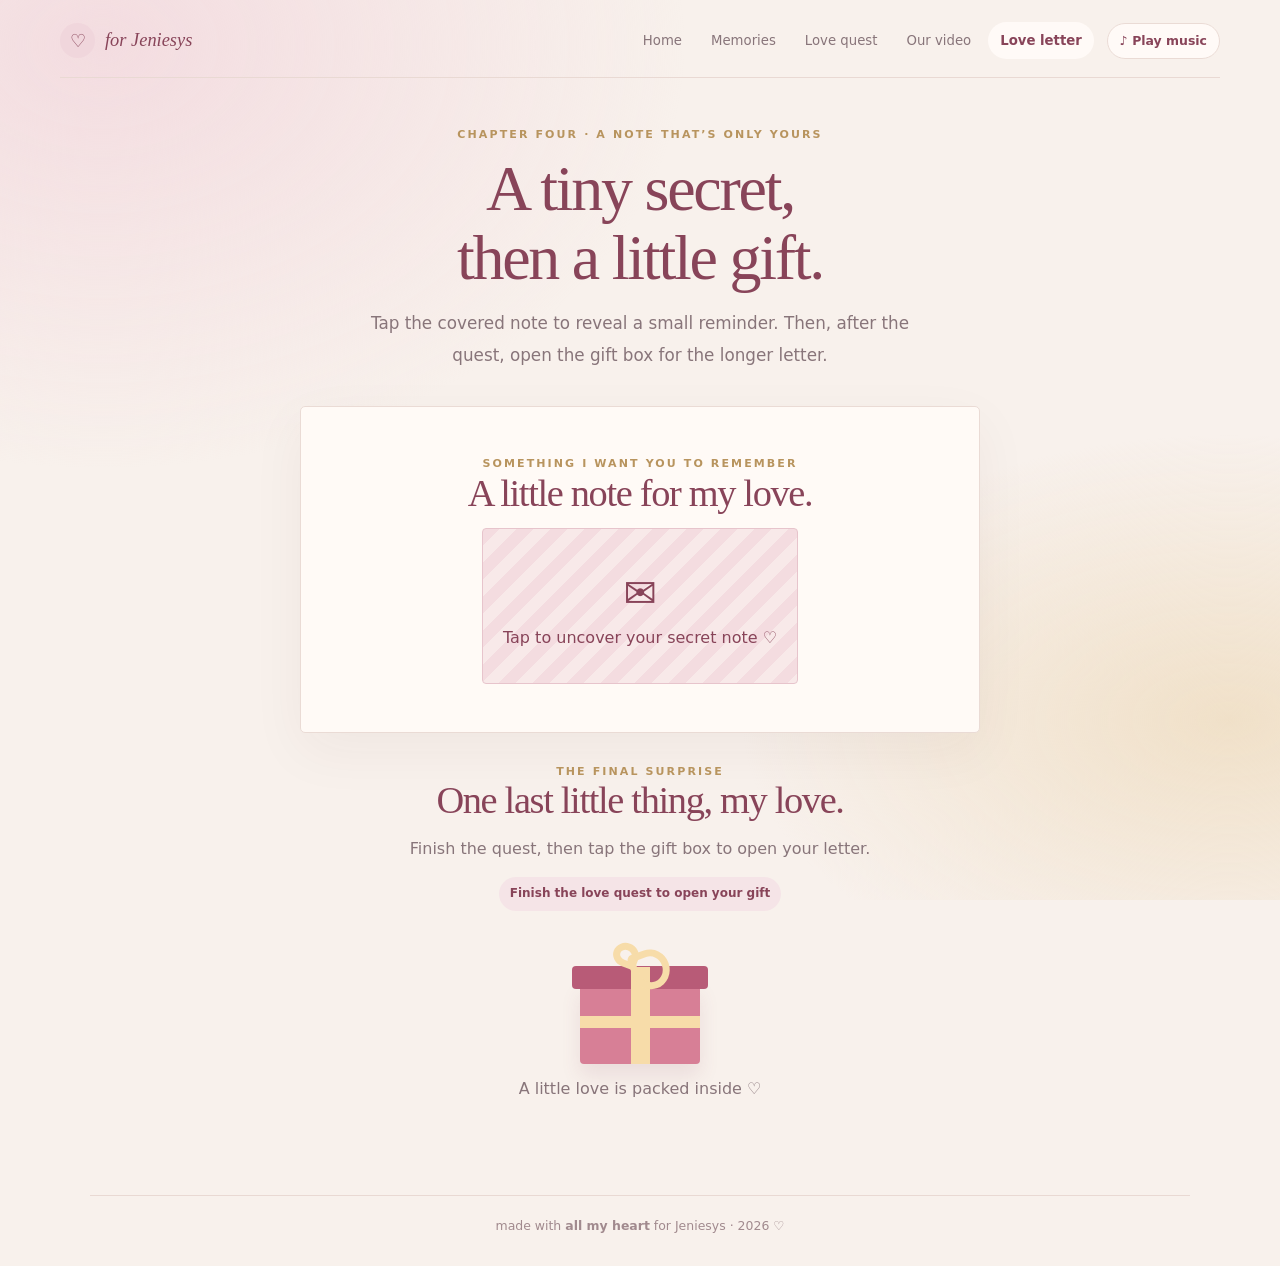
==== letter.html @ b4005334 "Add files via upload" ====
<!doctype html><html lang="en"><head><meta charset="utf-8"><meta name="viewport" content="width=device-width,initial-scale=1"><meta name="theme-color" content="#f8f1ec"><title>Your Little Gift ♡ — Jeniesys</title><link rel="stylesheet" href="style.css"></head><body><div class="background-glow"></div><header class="site-header"><a class="brand" href="index.html"><span class="brand-mark">♡</span> for Jeniesys</a><nav class="nav" aria-label="Main navigation"><a href="index.html">Home</a><a href="memories.html">Memories</a><a href="quest.html">Love quest</a><a href="video.html">Our video</a><a href="letter.html" aria-current="page">Love letter</a><button class="music-btn" id="musicToggle" type="button" aria-label="Toggle background music">♪ Play music</button></nav></header><main class="page"><div class="page-intro"><div class="eyebrow">chapter four · a note that’s only yours</div><h2>A tiny secret,<br>then a little gift.</h2><p class="lead">Tap the covered note to reveal a small reminder. Then, after the quest, open the gift box for the longer letter.</p></div><section class="secret-card card"><div class="eyebrow">something I want you to remember</div><h3>A little note for my love.</h3><button class="scratch-cover" id="revealNote" type="button"><span class="big">✉️</span>Tap to uncover your secret note ♡</button><div class="secret-message" id="secretMessage">You don’t have to do anything extraordinary to be special to me. I’m happy to have you in my life, and I hope you feel loved in the little moments, too. ♡</div></section><section class="gift-area"><div class="eyebrow">the final surprise</div><h3>One last little thing, my love.</h3><p class="muted">Finish the quest, then tap the gift box to open your letter.</p><span class="badge" id="giftBadge">Finish the love quest to open your gift</span><div class="gift-box" id="giftBox" role="button" tabindex="0" aria-label="Open the gift box"><div class="gift-lid"></div><div class="gift-body"></div><div class="gift-ribbon-v"></div><div class="gift-ribbon-h"></div><div class="gift-bow"></div></div><p class="muted" id="giftHint">A little love is packed inside ♡</p><article class="love-letter card hidden" id="loveLetter"><div class="eyebrow" style="text-align:center">quest complete · heart unlocked</div><h3>Happy Monthsary, my Jeniesys. ♡</h3><p>Hi, my love. 🥹❤️</p><p>If I could fold all the love I have for you into this little page and hand it to you like a letter, I would. It still wouldn’t hold everything, but I hope it gives you a small glimpse of what you mean to me.</p><p>Thank you for the memories we already share and for the little moments we haven’t made yet. I don’t expect us to be perfect. I hope we keep learning each other, listening with patience, being honest, apologizing when we need to, and showing our love through the small things we do.</p><p>I want more random laughs, more photos we’ll look at later, more silly conversations, and more days where we remind each other that we’re on the same team. When life gets busy or a day doesn’t go the way we hoped, I hope we still make room for kindness, understanding, and a little extra patience.</p><p>And if you ever wonder whether you’re special to me, let this be your reminder: you are. Not because every moment is perfect, but because you’re you. Thank you for being part of my life, Jeniesys. I’m grateful for this chapter with you and excited for the pages we’ll write next.</p><p class="sign">With all my heart, today and in all our little tomorrows. ♡</p><div class="actions" style="justify-content:center"><button class="btn btn-primary" id="replay">Play our little story again ↻</button></div></article></section></main><footer class="site-footer">made with <b>all my heart</b> for Jeniesys · <span id="year"></span> ♡</footer><div id="toast" class="toast" role="status" aria-live="polite"></div><script src="app.js"></script></body></html>
---- style.css ----
:root{--bg:#f8f1ec;--paper:#fffdf9;--ink:#382b31;--muted:#88757a;--rose:#c96e83;--rose-dark:#884459;--blush:#f3dce0;--line:#eadbd5;--gold:#b8945e;--shadow:0 18px 55px #4c29300d;--serif:Georgia,'Times New Roman',serif;--sans:Inter,ui-rounded,'Trebuchet MS',system-ui,sans-serif}*{box-sizing:border-box}html{scroll-behavior:smooth}body{margin:0;background:var(--bg);color:var(--ink);font-family:var(--sans);line-height:1.6;min-height:100vh}button,a{font:inherit}button{cursor:pointer}a{color:inherit;text-decoration:none}button:focus-visible,a:focus-visible{outline:3px solid var(--gold);outline-offset:4px}.background-glow{position:fixed;inset:0;z-index:-1;pointer-events:none;background:radial-gradient(ellipse at 8% 5%,#f3dce0 0,transparent 35%),radial-gradient(ellipse at 96% 80%,#f0e0c8 0,transparent 28%)}.site-header{width:min(1160px,92%);margin:auto;padding:22px 0 18px;display:flex;align-items:center;justify-content:space-between;gap:22px;border-bottom:1px solid #e9d9d3}.brand{display:flex;align-items:center;gap:10px;font:italic 1.15rem var(--serif);color:var(--rose-dark);white-space:nowrap}.brand-mark{width:35px;height:35px;border-radius:50%;display:grid;place-items:center;background:#f0d6dc;font-style:normal}.nav{display:flex;align-items:center;gap:5px;flex-wrap:wrap;justify-content:flex-end}.nav a{padding:8px 12px;border-radius:999px;font-size:.83rem;color:var(--muted);transition:.2s}.nav a:hover,.nav a[aria-current=page]{background:#fffaf7;color:var(--rose-dark)}.nav a[aria-current=page]{font-weight:750}.page{width:min(1100px,92%);margin:0 auto;padding:48px 0 64px}.eyebrow{text-transform:uppercase;letter-spacing:.19em;font-size:.69rem;font-weight:800;color:var(--gold)}h1,h2,h3,p{margin-top:0}h1,h2,h3{font-family:var(--serif);font-weight:500;letter-spacing:-.035em;color:var(--rose-dark);line-height:1.08}h1{font-size:clamp(3rem,7vw,5.6rem);margin:14px 0 20px}h2{font-size:clamp(2.4rem,5vw,4.2rem);margin:10px 0 16px}h3{font-size:clamp(1.8rem,3vw,2.6rem);margin-bottom:14px}.lead{font-size:1.05rem;line-height:1.9;color:var(--muted);max-width:570px}.muted{color:var(--muted)}.btn{display:inline-flex;align-items:center;justify-content:center;gap:9px;padding:13px 20px;border-radius:999px;border:1px solid transparent;font-weight:750;font-size:.9rem;transition:transform .2s,box-shadow .2s,background .2s}.btn:hover{transform:translateY(-2px)}.btn-primary{background:var(--rose-dark);color:white;box-shadow:0 9px 22px #88445924}.btn-primary:hover{box-shadow:0 13px 28px #88445930}.btn-soft{background:#fffaf7;border-color:var(--line);color:var(--rose-dark)}.actions{display:flex;gap:11px;flex-wrap:wrap;margin-top:24px}.card{background:var(--paper);border:1px solid #fff;box-shadow:var(--shadow);border-radius:5px}.home-grid{display:grid;grid-template-columns:1.08fr .92fr;gap:30px;align-items:center}.home-copy{padding:28px 0}.home-copy .signature{font:italic 1.2rem var(--serif);color:var(--rose);margin-top:20px}.home-photo-card{padding:15px 15px 45px;transform:rotate(1deg);position:relative}.home-photo-card img{width:100%;height:clamp(320px,42vw,490px);object-fit:cover;display:block;background:var(--blush)}.photo-label{position:absolute;bottom:12px;left:15px;right:15px;text-align:center;font:italic 1rem var(--serif);color:var(--rose-dark)}.home-stamp{position:absolute;top:20px;right:20px;width:76px;height:76px;display:grid;place-items:center;text-align:center;border-radius:50%;background:#fff6e7;color:var(--rose-dark);font:italic .88rem var(--serif);transform:rotate(10deg);box-shadow:0 5px 18px #5a30300c}.home-bottom{margin-top:35px;padding:22px 25px;display:flex;align-items:center;justify-content:space-between;gap:20px;background:#fffaf6;border:1px solid var(--line)}.home-bottom p{margin:0;color:var(--muted);font-size:.9rem}.page-intro{text-align:center;max-width:720px;margin:0 auto 34px}.page-intro .lead{margin:0 auto}.section-card{padding:clamp(22px,4vw,40px)}.gallery-layout{display:grid;grid-template-columns:minmax(0,1fr) 270px;gap:28px;align-items:center}.gallery-stage{background:#fff;padding:12px 12px 48px;box-shadow:0 14px 38px #4c29300e;position:relative;transform:rotate(-.35deg)}.gallery-stage img{width:100%;height:clamp(300px,48vw,520px);display:block;object-fit:cover;background:var(--blush)}.gallery-caption{position:absolute;bottom:12px;left:15px;right:15px;text-align:center;color:var(--rose-dark);font:italic 1.12rem var(--serif)}.gallery-side{padding:8px 0}.gallery-side p{color:var(--muted);line-height:1.85}.gallery-controls{display:flex;align-items:center;gap:12px;margin-top:22px}.round-btn{width:43px;height:43px;border:1px solid var(--line);border-radius:50%;background:#fffaf7;color:var(--rose-dark);font-size:1.25rem}.gallery-count{font-size:.8rem;color:var(--muted);font-weight:700}.dots{display:flex;gap:8px;margin-top:17px}.dot{width:8px;height:8px;border:0;padding:0;border-radius:50%;background:#e8cbd0}.dot.active{background:var(--rose-dark);transform:scale(1.3)}.memory-note{margin-top:25px;padding:20px 22px;background:#fff8f3;border-left:3px solid var(--gold);font:italic 1.1rem/1.7 var(--serif);color:#795766}.quest-layout{display:grid;grid-template-columns:.8fr 1.2fr;gap:25px;align-items:stretch}.quest-art{min-height:340px;border-radius:4px;display:grid;place-items:center;position:relative;overflow:hidden;background:radial-gradient(circle,#fff 0,#f8e7e9 52%,#f0d5d9 100%)}.heart-art{font-size:clamp(7rem,15vw,10rem);filter:drop-shadow(0 15px 18px #c96e8330);animation:pulse 2.7s ease-in-out infinite}.orbit{position:absolute;width:225px;height:225px;border:1px dashed #d59aaa;border-radius:50%;animation:spin 30s linear infinite}.orbit:before,.orbit:after{content:'✦';position:absolute;color:var(--gold);font-size:1.3rem}.orbit:before{top:12px;left:33px}.orbit:after{bottom:25px;right:8px}.quest-card{padding:clamp(22px,4vw,36px)}.progress-row{display:flex;justify-content:space-between;gap:12px;color:var(--gold);font-size:.69rem;text-transform:uppercase;letter-spacing:.12em;font-weight:800}.progress-track{height:5px;background:#f0e1df;border-radius:99px;overflow:hidden;margin:12px 0 25px}.progress-fill{height:100%;width:20%;background:var(--rose);transition:width .3s}.question{font-size:clamp(1.8rem,3.7vw,2.7rem)}.answer-area{min-height:85px;position:relative;display:flex;align-items:center;justify-content:center;gap:12px;flex-wrap:wrap;margin-top:20px;padding:8px}.answer-yes,.answer-no{min-width:130px;border:0;border-radius:999px;padding:12px 17px;font-weight:750;transition:transform .18s}.answer-yes{background:var(--rose-dark);color:#fff}.answer-no{background:#fff;border:1px solid var(--line);color:var(--rose-dark);position:relative}.hint{min-height:25px;text-align:center;font-size:.78rem;color:#a88a8f;margin:12px 0 0}.success{padding:25px 15px;text-align:center;background:#fff7f5;border-radius:5px}.success .emoji{font-size:2.7rem}.video-layout{display:grid;grid-template-columns:.7fr 1.3fr;gap:30px;align-items:center}.video-frame{padding:9px;background:#32232a;border-radius:9px;box-shadow:var(--shadow)}video{width:100%;display:block;aspect-ratio:16/9;object-fit:contain;background:#21171b;border-radius:5px}.video-placeholder{padding:20px;color:#fff0f4;text-align:center;font-size:.88rem}.locked-panel{padding:25px;border:1px dashed #dfbdc4;background:#fff9f6;border-radius:5px;text-align:center}.badge{display:inline-block;padding:7px 11px;border-radius:99px;background:#f5e4e7;color:var(--rose-dark);font-size:.75rem;font-weight:800}.secret-card{max-width:680px;margin:auto;padding:clamp(25px,5vw,48px);text-align:center;background:#fffaf6;border:1px solid var(--line);box-shadow:var(--shadow)}.scratch-cover{padding:32px 20px;background:repeating-linear-gradient(135deg,#f4dce0,#f4dce0 12px,#f8e9e9 12px,#f8e9e9 24px);border:1px solid #e7c4cc;border-radius:4px;color:var(--rose-dark);cursor:pointer}.scratch-cover .big{display:block;font-size:2.5rem}.secret-message{display:none;margin-top:22px;padding:20px;background:#fff;border:1px dashed #d7b7bd;font:italic 1.2rem/1.8 var(--serif);color:var(--rose-dark)}.secret-message.show{display:block;animation:fadeup .45s both}.gift-area{text-align:center;margin:30px auto}.gift-box{width:150px;height:125px;position:relative;margin:28px auto 12px;cursor:pointer;outline:none;transition:transform .2s}.gift-box:hover{transform:translateY(-4px)}.gift-body{position:absolute;left:15px;right:15px;bottom:0;height:82px;background:#d77f96;border-radius:4px;box-shadow:0 12px 20px #8844591c}.gift-lid{position:absolute;z-index:2;left:7px;right:7px;top:27px;height:23px;background:#b85b77;border-radius:4px;transform-origin:left;transition:transform .6s}.gift-ribbon-v{position:absolute;z-index:3;width:19px;top:28px;bottom:0;left:calc(50% - 9.5px);background:#f7dca9}.gift-ribbon-h{position:absolute;z-index:3;left:15px;right:15px;bottom:36px;height:12px;background:#f7dca9}.gift-bow{position:absolute;z-index:4;top:4px;left:48px;width:26px;height:24px;border:7px solid #f7dca9;border-radius:70% 70% 20% 70%;transform:rotate(20deg)}.gift-bow:after{content:'';position:absolute;width:26px;height:24px;border:7px solid #f7dca9;border-radius:70% 70% 70% 20%;left:14px;top:-9px;transform:rotate(50deg)}.gift-box.open .gift-lid{transform:translate(-7px,-25px) rotate(-24deg)}.love-letter{display:none;max-width:740px;margin:28px auto 0;padding:clamp(26px,5vw,50px);background:#fffdf8;border:1px solid var(--line);box-shadow:var(--shadow);text-align:left}.love-letter.show{display:block;animation:fadeup .6s both}.love-letter h3{text-align:center}.love-letter p{line-height:1.95;color:#6f5a61}.love-letter .sign{text-align:right;font:italic 1.25rem var(--serif);color:var(--rose-dark);margin-top:28px}.site-footer{width:min(1100px,92%);margin:auto;padding:20px 0 30px;border-top:1px solid #e9d9d3;text-align:center;font-size:.78rem;color:#a18a8e}.float-photo{position:fixed;bottom:-100px;z-index:8;pointer-events:none;overflow:hidden;transform:rotate(45deg);border-radius:8px 8px 8px 0;animation:floatup linear forwards;box-shadow:0 5px 18px #88445925}.float-photo:before{content:'';position:absolute;width:100%;height:100%;top:-50%;left:0;background:inherit;border-radius:50%}.float-photo:after{content:'';position:absolute;width:100%;height:100%;top:0;left:-50%;background:inherit;border-radius:50%}.float-photo img{position:absolute;inset:0;width:100%;height:100%;object-fit:cover;transform:rotate(-45deg) scale(.88);border-radius:50%;z-index:2}.float-video{pointer-events:auto;display:block;background:#f3dce0;cursor:pointer;isolation:isolate}.float-video video{position:absolute;inset:0;width:100%;height:100%;object-fit:cover;aspect-ratio:auto;transform:rotate(-45deg) scale(.88);border-radius:50%;z-index:2;background:#f3dce0}.float-play{position:absolute;z-index:4;left:50%;top:50%;transform:translate(-50%,-50%) rotate(-45deg);width:23px;height:23px;border-radius:50%;display:grid;place-items:center;padding-left:2px;background:#fffdf0e8;color:#884459;font-size:10px;box-shadow:0 2px 8px #382b3155;pointer-events:none}.video-heart-fallback{position:absolute;z-index:4;inset:0;display:grid;place-items:center;color:#884459;font-size:17px;transform:rotate(-45deg)}.float-video:hover{filter:brightness(1.08);box-shadow:0 8px 22px #88445945}.toast{position:fixed;left:50%;bottom:22px;transform:translate(-50%,20px);opacity:0;pointer-events:none;background:#432d38;color:#fff;padding:11px 17px;border-radius:999px;font-size:.85rem;z-index:99;transition:.25s;max-width:90%;text-align:center}.toast.show{opacity:1;transform:translate(-50%,0)}.hidden{display:none!important}@keyframes floatup{to{transform:translateY(-115vh) rotate(405deg);opacity:0}}@keyframes pulse{50%{transform:scale(1.07)}}@keyframes spin{to{transform:rotate(360deg)}}@keyframes fadeup{from{opacity:0;transform:translateY(12px)}to{opacity:1;transform:none}}@media(max-width:800px){.site-header{align-items:flex-start;flex-direction:column}.nav{justify-content:flex-start;margin-left:-8px}.home-grid,.gallery-layout,.quest-layout,.video-layout{grid-template-columns:1fr}.home-copy{padding:5px 0 10px}.home-photo-card{max-width:600px;width:100%;margin:auto}.home-bottom{align-items:flex-start;flex-direction:column}.gallery-side{padding:0}.gallery-stage img{height:clamp(260px,70vw,470px)}.quest-art{min-height:230px}.heart-art{font-size:7rem}.orbit{width:190px;height:190px}}@media(max-width:480px){.page{padding:32px 0 45px}.site-header{padding-top:16px}.brand{font-size:1rem}.nav{gap:1px}.nav a{font-size:.77rem;padding:7px 9px}.home-copy h1{font-size:3.2rem}.home-photo-card img{height:340px}.section-card{padding:20px}.gallery-controls{justify-content:center}.answer-yes,.answer-no{min-width:120px}.quest-card{padding:22px 17px}.site-footer{line-height:1.8}}@media(prefers-reduced-motion:reduce){*,*:before,*:after{scroll-behavior:auto!important;animation-duration:.01ms!important;animation-iteration-count:1!important;transition-duration:.01ms!important}}

/* Music toggle */
.music-btn{
  margin-left:8px;
  padding:7px 12px;
  border-radius:999px;
  border:1px solid var(--line);
  background:#fffaf7;
  color:var(--rose-dark);
  font-size:.78rem;
  font-weight:700;
  white-space:nowrap;
  transition:.2s;
}
.music-btn:hover{
  background:var(--blush);
  transform:translateY(-1px);
}
@media(max-width:480px){
  .music-btn{font-size:.72rem;padding:6px 9px;margin-left:2px}
}
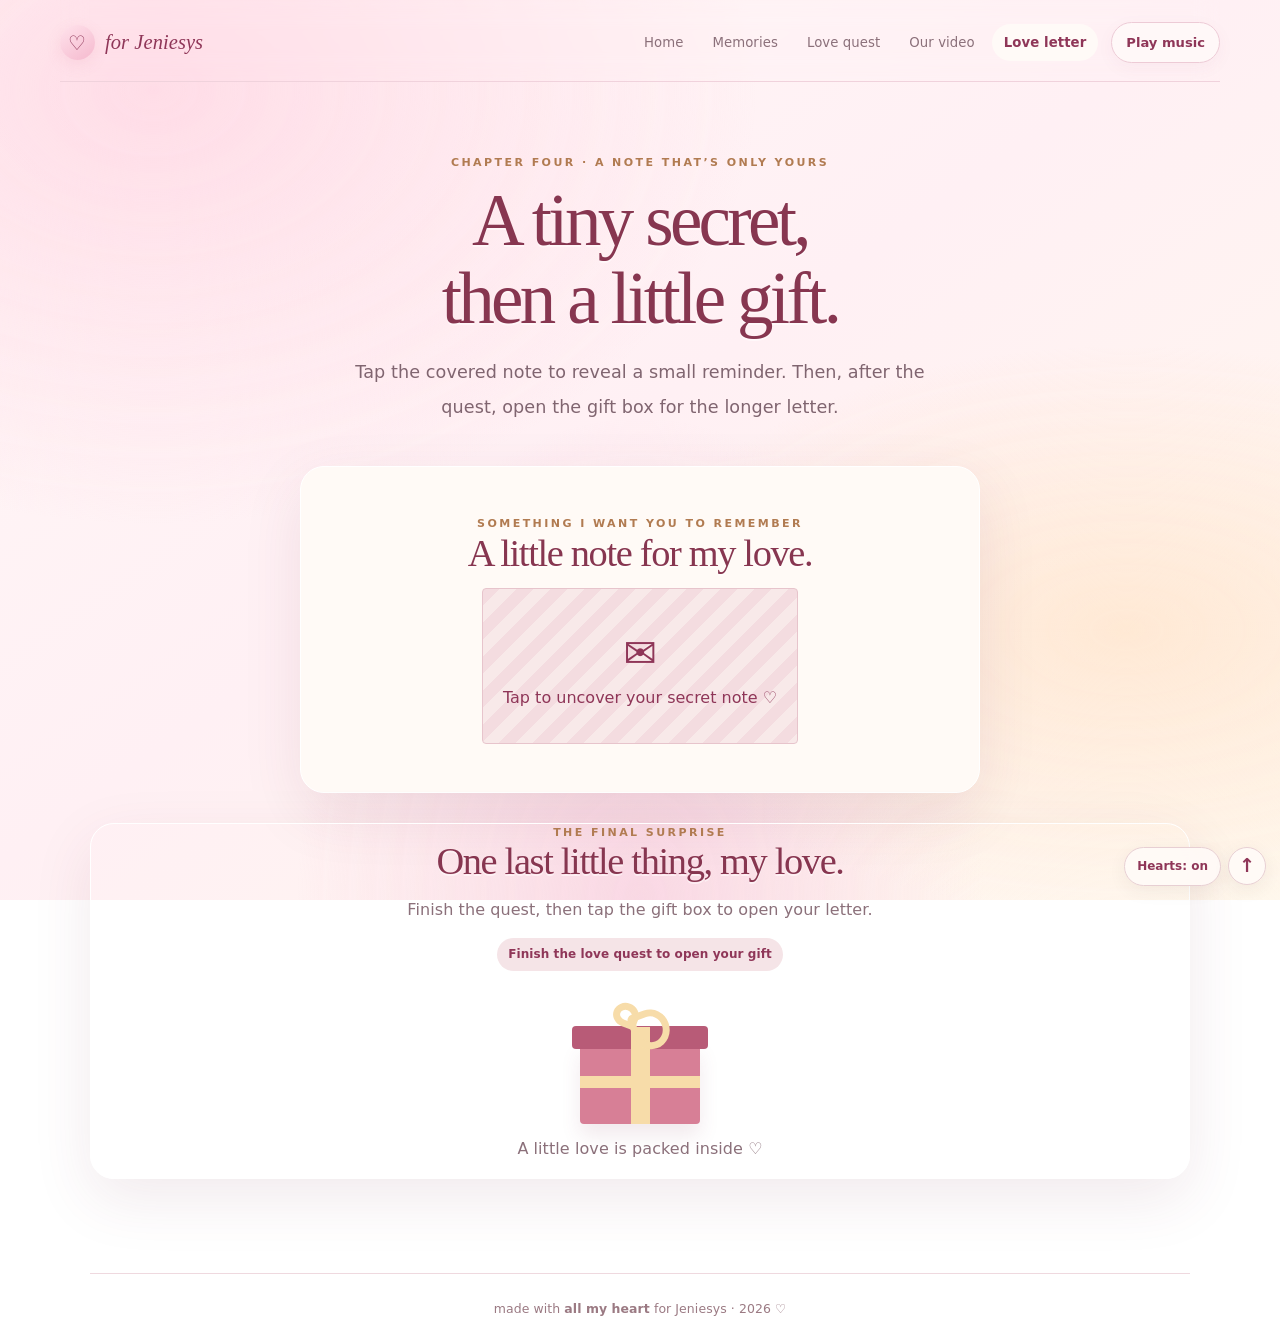
==== commit fe4fe153: "Add files via upload" ====
--- a/letter.html
+++ b/letter.html
@@ -1 +1 @@
-<!doctype html><html lang="en"><head><meta charset="utf-8"><meta name="viewport" content="width=device-width,initial-scale=1"><meta name="theme-color" content="#f8f1ec"><title>Your Little Gift ♡ — Jeniesys</title><link rel="stylesheet" href="style.css"></head><body><div class="background-glow"></div><header class="site-header"><a class="brand" href="index.html"><span class="brand-mark">♡</span> for Jeniesys</a><nav class="nav" aria-label="Main navigation"><a href="index.html">Home</a><a href="memories.html">Memories</a><a href="quest.html">Love quest</a><a href="video.html">Our video</a><a href="letter.html" aria-current="page">Love letter</a><button class="music-btn" id="musicToggle" type="button" aria-label="Toggle background music">♪ Play music</button></nav></header><main class="page"><div class="page-intro"><div class="eyebrow">chapter four · a note that’s only yours</div><h2>A tiny secret,<br>then a little gift.</h2><p class="lead">Tap the covered note to reveal a small reminder. Then, after the quest, open the gift box for the longer letter.</p></div><section class="secret-card card"><div class="eyebrow">something I want you to remember</div><h3>A little note for my love.</h3><button class="scratch-cover" id="revealNote" type="button"><span class="big">✉️</span>Tap to uncover your secret note ♡</button><div class="secret-message" id="secretMessage">You don’t have to do anything extraordinary to be special to me. I’m happy to have you in my life, and I hope you feel loved in the little moments, too. ♡</div></section><section class="gift-area"><div class="eyebrow">the final surprise</div><h3>One last little thing, my love.</h3><p class="muted">Finish the quest, then tap the gift box to open your letter.</p><span class="badge" id="giftBadge">Finish the love quest to open your gift</span><div class="gift-box" id="giftBox" role="button" tabindex="0" aria-label="Open the gift box"><div class="gift-lid"></div><div class="gift-body"></div><div class="gift-ribbon-v"></div><div class="gift-ribbon-h"></div><div class="gift-bow"></div></div><p class="muted" id="giftHint">A little love is packed inside ♡</p><article class="love-letter card hidden" id="loveLetter"><div class="eyebrow" style="text-align:center">quest complete · heart unlocked</div><h3>Happy Monthsary, my Jeniesys. ♡</h3><p>Hi, my love. 🥹❤️</p><p>If I could fold all the love I have for you into this little page and hand it to you like a letter, I would. It still wouldn’t hold everything, but I hope it gives you a small glimpse of what you mean to me.</p><p>Thank you for the memories we already share and for the little moments we haven’t made yet. I don’t expect us to be perfect. I hope we keep learning each other, listening with patience, being honest, apologizing when we need to, and showing our love through the small things we do.</p><p>I want more random laughs, more photos we’ll look at later, more silly conversations, and more days where we remind each other that we’re on the same team. When life gets busy or a day doesn’t go the way we hoped, I hope we still make room for kindness, understanding, and a little extra patience.</p><p>And if you ever wonder whether you’re special to me, let this be your reminder: you are. Not because every moment is perfect, but because you’re you. Thank you for being part of my life, Jeniesys. I’m grateful for this chapter with you and excited for the pages we’ll write next.</p><p class="sign">With all my heart, today and in all our little tomorrows. ♡</p><div class="actions" style="justify-content:center"><button class="btn btn-primary" id="replay">Play our little story again ↻</button></div></article></section></main><footer class="site-footer">made with <b>all my heart</b> for Jeniesys · <span id="year"></span> ♡</footer><div id="toast" class="toast" role="status" aria-live="polite"></div><script src="app.js"></script></body></html>
+<!doctype html><html lang="en"><head><meta charset="utf-8"><meta name="viewport" content="width=device-width,initial-scale=1"><meta name="theme-color" content="#f8f1ec"><title>Your Little Gift ♡ — Jeniesys</title><link rel="stylesheet" href="style.css"></head><body><div class="background-glow"></div><header class="site-header"><a class="brand" href="index.html"><span class="brand-mark">♡</span> for Jeniesys</a><nav class="nav" aria-label="Main navigation"><a href="index.html">Home</a><a href="memories.html">Memories</a><a href="quest.html">Love quest</a><a href="video.html">Our video</a><a href="letter.html" aria-current="page">Love letter</a><button class="music-btn" id="musicToggle" type="button" aria-label="Play background music" aria-pressed="false">Play music</button></nav></header><main class="page"><div class="page-intro"><div class="eyebrow">chapter four · a note that’s only yours</div><h2>A tiny secret,<br>then a little gift.</h2><p class="lead">Tap the covered note to reveal a small reminder. Then, after the quest, open the gift box for the longer letter.</p></div><section class="secret-card card"><div class="eyebrow">something I want you to remember</div><h3>A little note for my love.</h3><button class="scratch-cover" id="revealNote" type="button"><span class="big">✉️</span>Tap to uncover your secret note ♡</button><div class="secret-message" id="secretMessage">You don’t have to do anything extraordinary to be special to me. I’m happy to have you in my life, and I hope you feel loved in the little moments, too. ♡</div></section><section class="gift-area"><div class="eyebrow">the final surprise</div><h3>One last little thing, my love.</h3><p class="muted">Finish the quest, then tap the gift box to open your letter.</p><span class="badge" id="giftBadge">Finish the love quest to open your gift</span><div class="gift-box" id="giftBox" role="button" tabindex="0" aria-label="Open the gift box"><div class="gift-lid"></div><div class="gift-body"></div><div class="gift-ribbon-v"></div><div class="gift-ribbon-h"></div><div class="gift-bow"></div></div><p class="muted" id="giftHint">A little love is packed inside ♡</p><article class="love-letter card hidden" id="loveLetter"><div class="eyebrow" style="text-align:center">quest complete · heart unlocked</div><h3>Happy Monthsary, my Jeniesys. ♡</h3><p>Hi, my love. 🥹❤️</p><p>If I could fold all the love I have for you into this little page and hand it to you like a letter, I would. It still wouldn’t hold everything, but I hope it gives you a small glimpse of what you mean to me.</p><p>Thank you for the memories we already share and for the little moments we haven’t made yet. I don’t expect us to be perfect. I hope we keep learning each other, listening with patience, being honest, apologizing when we need to, and showing our love through the small things we do.</p><p>I want more random laughs, more photos we’ll look at later, more silly conversations, and more days where we remind each other that we’re on the same team. When life gets busy or a day doesn’t go the way we hoped, I hope we still make room for kindness, understanding, and a little extra patience.</p><p>And if you ever wonder whether you’re special to me, let this be your reminder: you are. Not because every moment is perfect, but because you’re you. Thank you for being part of my life, Jeniesys. I’m grateful for this chapter with you and excited for the pages we’ll write next.</p><p class="sign">With all my heart, today and in all our little tomorrows. ♡</p><div class="actions" style="justify-content:center"><button class="btn btn-primary" id="replay">Play our little story again ↻</button></div></article></section></main><footer class="site-footer">made with <b>all my heart</b> for Jeniesys · <span id="year"></span> ♡</footer><div id="toast" class="toast" role="status" aria-live="polite"></div><script src="app.js"></script></body></html>
--- a/style.css
+++ b/style.css
@@ -1,4 +1,4 @@
-:root{--bg:#f8f1ec;--paper:#fffdf9;--ink:#382b31;--muted:#88757a;--rose:#c96e83;--rose-dark:#884459;--blush:#f3dce0;--line:#eadbd5;--gold:#b8945e;--shadow:0 18px 55px #4c29300d;--serif:Georgia,'Times New Roman',serif;--sans:Inter,ui-rounded,'Trebuchet MS',system-ui,sans-serif}*{box-sizing:border-box}html{scroll-behavior:smooth}body{margin:0;background:var(--bg);color:var(--ink);font-family:var(--sans);line-height:1.6;min-height:100vh}button,a{font:inherit}button{cursor:pointer}a{color:inherit;text-decoration:none}button:focus-visible,a:focus-visible{outline:3px solid var(--gold);outline-offset:4px}.background-glow{position:fixed;inset:0;z-index:-1;pointer-events:none;background:radial-gradient(ellipse at 8% 5%,#f3dce0 0,transparent 35%),radial-gradient(ellipse at 96% 80%,#f0e0c8 0,transparent 28%)}.site-header{width:min(1160px,92%);margin:auto;padding:22px 0 18px;display:flex;align-items:center;justify-content:space-between;gap:22px;border-bottom:1px solid #e9d9d3}.brand{display:flex;align-items:center;gap:10px;font:italic 1.15rem var(--serif);color:var(--rose-dark);white-space:nowrap}.brand-mark{width:35px;height:35px;border-radius:50%;display:grid;place-items:center;background:#f0d6dc;font-style:normal}.nav{display:flex;align-items:center;gap:5px;flex-wrap:wrap;justify-content:flex-end}.nav a{padding:8px 12px;border-radius:999px;font-size:.83rem;color:var(--muted);transition:.2s}.nav a:hover,.nav a[aria-current=page]{background:#fffaf7;color:var(--rose-dark)}.nav a[aria-current=page]{font-weight:750}.page{width:min(1100px,92%);margin:0 auto;padding:48px 0 64px}.eyebrow{text-transform:uppercase;letter-spacing:.19em;font-size:.69rem;font-weight:800;color:var(--gold)}h1,h2,h3,p{margin-top:0}h1,h2,h3{font-family:var(--serif);font-weight:500;letter-spacing:-.035em;color:var(--rose-dark);line-height:1.08}h1{font-size:clamp(3rem,7vw,5.6rem);margin:14px 0 20px}h2{font-size:clamp(2.4rem,5vw,4.2rem);margin:10px 0 16px}h3{font-size:clamp(1.8rem,3vw,2.6rem);margin-bottom:14px}.lead{font-size:1.05rem;line-height:1.9;color:var(--muted);max-width:570px}.muted{color:var(--muted)}.btn{display:inline-flex;align-items:center;justify-content:center;gap:9px;padding:13px 20px;border-radius:999px;border:1px solid transparent;font-weight:750;font-size:.9rem;transition:transform .2s,box-shadow .2s,background .2s}.btn:hover{transform:translateY(-2px)}.btn-primary{background:var(--rose-dark);color:white;box-shadow:0 9px 22px #88445924}.btn-primary:hover{box-shadow:0 13px 28px #88445930}.btn-soft{background:#fffaf7;border-color:var(--line);color:var(--rose-dark)}.actions{display:flex;gap:11px;flex-wrap:wrap;margin-top:24px}.card{background:var(--paper);border:1px solid #fff;box-shadow:var(--shadow);border-radius:5px}.home-grid{display:grid;grid-template-columns:1.08fr .92fr;gap:30px;align-items:center}.home-copy{padding:28px 0}.home-copy .signature{font:italic 1.2rem var(--serif);color:var(--rose);margin-top:20px}.home-photo-card{padding:15px 15px 45px;transform:rotate(1deg);position:relative}.home-photo-card img{width:100%;height:clamp(320px,42vw,490px);object-fit:cover;display:block;background:var(--blush)}.photo-label{position:absolute;bottom:12px;left:15px;right:15px;text-align:center;font:italic 1rem var(--serif);color:var(--rose-dark)}.home-stamp{position:absolute;top:20px;right:20px;width:76px;height:76px;display:grid;place-items:center;text-align:center;border-radius:50%;background:#fff6e7;color:var(--rose-dark);font:italic .88rem var(--serif);transform:rotate(10deg);box-shadow:0 5px 18px #5a30300c}.home-bottom{margin-top:35px;padding:22px 25px;display:flex;align-items:center;justify-content:space-between;gap:20px;background:#fffaf6;border:1px solid var(--line)}.home-bottom p{margin:0;color:var(--muted);font-size:.9rem}.page-intro{text-align:center;max-width:720px;margin:0 auto 34px}.page-intro .lead{margin:0 auto}.section-card{padding:clamp(22px,4vw,40px)}.gallery-layout{display:grid;grid-template-columns:minmax(0,1fr) 270px;gap:28px;align-items:center}.gallery-stage{background:#fff;padding:12px 12px 48px;box-shadow:0 14px 38px #4c29300e;position:relative;transform:rotate(-.35deg)}.gallery-stage img{width:100%;height:clamp(300px,48vw,520px);display:block;object-fit:cover;background:var(--blush)}.gallery-caption{position:absolute;bottom:12px;left:15px;right:15px;text-align:center;color:var(--rose-dark);font:italic 1.12rem var(--serif)}.gallery-side{padding:8px 0}.gallery-side p{color:var(--muted);line-height:1.85}.gallery-controls{display:flex;align-items:center;gap:12px;margin-top:22px}.round-btn{width:43px;height:43px;border:1px solid var(--line);border-radius:50%;background:#fffaf7;color:var(--rose-dark);font-size:1.25rem}.gallery-count{font-size:.8rem;color:var(--muted);font-weight:700}.dots{display:flex;gap:8px;margin-top:17px}.dot{width:8px;height:8px;border:0;padding:0;border-radius:50%;background:#e8cbd0}.dot.active{background:var(--rose-dark);transform:scale(1.3)}.memory-note{margin-top:25px;padding:20px 22px;background:#fff8f3;border-left:3px solid var(--gold);font:italic 1.1rem/1.7 var(--serif);color:#795766}.quest-layout{display:grid;grid-template-columns:.8fr 1.2fr;gap:25px;align-items:stretch}.quest-art{min-height:340px;border-radius:4px;display:grid;place-items:center;position:relative;overflow:hidden;background:radial-gradient(circle,#fff 0,#f8e7e9 52%,#f0d5d9 100%)}.heart-art{font-size:clamp(7rem,15vw,10rem);filter:drop-shadow(0 15px 18px #c96e8330);animation:pulse 2.7s ease-in-out infinite}.orbit{position:absolute;width:225px;height:225px;border:1px dashed #d59aaa;border-radius:50%;animation:spin 30s linear infinite}.orbit:before,.orbit:after{content:'✦';position:absolute;color:var(--gold);font-size:1.3rem}.orbit:before{top:12px;left:33px}.orbit:after{bottom:25px;right:8px}.quest-card{padding:clamp(22px,4vw,36px)}.progress-row{display:flex;justify-content:space-between;gap:12px;color:var(--gold);font-size:.69rem;text-transform:uppercase;letter-spacing:.12em;font-weight:800}.progress-track{height:5px;background:#f0e1df;border-radius:99px;overflow:hidden;margin:12px 0 25px}.progress-fill{height:100%;width:20%;background:var(--rose);transition:width .3s}.question{font-size:clamp(1.8rem,3.7vw,2.7rem)}.answer-area{min-height:85px;position:relative;display:flex;align-items:center;justify-content:center;gap:12px;flex-wrap:wrap;margin-top:20px;padding:8px}.answer-yes,.answer-no{min-width:130px;border:0;border-radius:999px;padding:12px 17px;font-weight:750;transition:transform .18s}.answer-yes{background:var(--rose-dark);color:#fff}.answer-no{background:#fff;border:1px solid var(--line);color:var(--rose-dark);position:relative}.hint{min-height:25px;text-align:center;font-size:.78rem;color:#a88a8f;margin:12px 0 0}.success{padding:25px 15px;text-align:center;background:#fff7f5;border-radius:5px}.success .emoji{font-size:2.7rem}.video-layout{display:grid;grid-template-columns:.7fr 1.3fr;gap:30px;align-items:center}.video-frame{padding:9px;background:#32232a;border-radius:9px;box-shadow:var(--shadow)}video{width:100%;display:block;aspect-ratio:16/9;object-fit:contain;background:#21171b;border-radius:5px}.video-placeholder{padding:20px;color:#fff0f4;text-align:center;font-size:.88rem}.locked-panel{padding:25px;border:1px dashed #dfbdc4;background:#fff9f6;border-radius:5px;text-align:center}.badge{display:inline-block;padding:7px 11px;border-radius:99px;background:#f5e4e7;color:var(--rose-dark);font-size:.75rem;font-weight:800}.secret-card{max-width:680px;margin:auto;padding:clamp(25px,5vw,48px);text-align:center;background:#fffaf6;border:1px solid var(--line);box-shadow:var(--shadow)}.scratch-cover{padding:32px 20px;background:repeating-linear-gradient(135deg,#f4dce0,#f4dce0 12px,#f8e9e9 12px,#f8e9e9 24px);border:1px solid #e7c4cc;border-radius:4px;color:var(--rose-dark);cursor:pointer}.scratch-cover .big{display:block;font-size:2.5rem}.secret-message{display:none;margin-top:22px;padding:20px;background:#fff;border:1px dashed #d7b7bd;font:italic 1.2rem/1.8 var(--serif);color:var(--rose-dark)}.secret-message.show{display:block;animation:fadeup .45s both}.gift-area{text-align:center;margin:30px auto}.gift-box{width:150px;height:125px;position:relative;margin:28px auto 12px;cursor:pointer;outline:none;transition:transform .2s}.gift-box:hover{transform:translateY(-4px)}.gift-body{position:absolute;left:15px;right:15px;bottom:0;height:82px;background:#d77f96;border-radius:4px;box-shadow:0 12px 20px #8844591c}.gift-lid{position:absolute;z-index:2;left:7px;right:7px;top:27px;height:23px;background:#b85b77;border-radius:4px;transform-origin:left;transition:transform .6s}.gift-ribbon-v{position:absolute;z-index:3;width:19px;top:28px;bottom:0;left:calc(50% - 9.5px);background:#f7dca9}.gift-ribbon-h{position:absolute;z-index:3;left:15px;right:15px;bottom:36px;height:12px;background:#f7dca9}.gift-bow{position:absolute;z-index:4;top:4px;left:48px;width:26px;height:24px;border:7px solid #f7dca9;border-radius:70% 70% 20% 70%;transform:rotate(20deg)}.gift-bow:after{content:'';position:absolute;width:26px;height:24px;border:7px solid #f7dca9;border-radius:70% 70% 70% 20%;left:14px;top:-9px;transform:rotate(50deg)}.gift-box.open .gift-lid{transform:translate(-7px,-25px) rotate(-24deg)}.love-letter{display:none;max-width:740px;margin:28px auto 0;padding:clamp(26px,5vw,50px);background:#fffdf8;border:1px solid var(--line);box-shadow:var(--shadow);text-align:left}.love-letter.show{display:block;animation:fadeup .6s both}.love-letter h3{text-align:center}.love-letter p{line-height:1.95;color:#6f5a61}.love-letter .sign{text-align:right;font:italic 1.25rem var(--serif);color:var(--rose-dark);margin-top:28px}.site-footer{width:min(1100px,92%);margin:auto;padding:20px 0 30px;border-top:1px solid #e9d9d3;text-align:center;font-size:.78rem;color:#a18a8e}.float-photo{position:fixed;bottom:-100px;z-index:8;pointer-events:none;overflow:hidden;transform:rotate(45deg);border-radius:8px 8px 8px 0;animation:floatup linear forwards;box-shadow:0 5px 18px #88445925}.float-photo:before{content:'';position:absolute;width:100%;height:100%;top:-50%;left:0;background:inherit;border-radius:50%}.float-photo:after{content:'';position:absolute;width:100%;height:100%;top:0;left:-50%;background:inherit;border-radius:50%}.float-photo img{position:absolute;inset:0;width:100%;height:100%;object-fit:cover;transform:rotate(-45deg) scale(.88);border-radius:50%;z-index:2}.float-video{pointer-events:auto;display:block;background:#f3dce0;cursor:pointer;isolation:isolate}.float-video video{position:absolute;inset:0;width:100%;height:100%;object-fit:cover;aspect-ratio:auto;transform:rotate(-45deg) scale(.88);border-radius:50%;z-index:2;background:#f3dce0}.float-play{position:absolute;z-index:4;left:50%;top:50%;transform:translate(-50%,-50%) rotate(-45deg);width:23px;height:23px;border-radius:50%;display:grid;place-items:center;padding-left:2px;background:#fffdf0e8;color:#884459;font-size:10px;box-shadow:0 2px 8px #382b3155;pointer-events:none}.video-heart-fallback{position:absolute;z-index:4;inset:0;display:grid;place-items:center;color:#884459;font-size:17px;transform:rotate(-45deg)}.float-video:hover{filter:brightness(1.08);box-shadow:0 8px 22px #88445945}.toast{position:fixed;left:50%;bottom:22px;transform:translate(-50%,20px);opacity:0;pointer-events:none;background:#432d38;color:#fff;padding:11px 17px;border-radius:999px;font-size:.85rem;z-index:99;transition:.25s;max-width:90%;text-align:center}.toast.show{opacity:1;transform:translate(-50%,0)}.hidden{display:none!important}@keyframes floatup{to{transform:translateY(-115vh) rotate(405deg);opacity:0}}@keyframes pulse{50%{transform:scale(1.07)}}@keyframes spin{to{transform:rotate(360deg)}}@keyframes fadeup{from{opacity:0;transform:translateY(12px)}to{opacity:1;transform:none}}@media(max-width:800px){.site-header{align-items:flex-start;flex-direction:column}.nav{justify-content:flex-start;margin-left:-8px}.home-grid,.gallery-layout,.quest-layout,.video-layout{grid-template-columns:1fr}.home-copy{padding:5px 0 10px}.home-photo-card{max-width:600px;width:100%;margin:auto}.home-bottom{align-items:flex-start;flex-direction:column}.gallery-side{padding:0}.gallery-stage img{height:clamp(260px,70vw,470px)}.quest-art{min-height:230px}.heart-art{font-size:7rem}.orbit{width:190px;height:190px}}@media(max-width:480px){.page{padding:32px 0 45px}.site-header{padding-top:16px}.brand{font-size:1rem}.nav{gap:1px}.nav a{font-size:.77rem;padding:7px 9px}.home-copy h1{font-size:3.2rem}.home-photo-card img{height:340px}.section-card{padding:20px}.gallery-controls{justify-content:center}.answer-yes,.answer-no{min-width:120px}.quest-card{padding:22px 17px}.site-footer{line-height:1.8}}@media(prefers-reduced-motion:reduce){*,*:before,*:after{scroll-behavior:auto!important;animation-duration:.01ms!important;animation-iteration-count:1!important;transition-duration:.01ms!important}}
+:root{--bg:#f8f1ec;--paper:#fffdf9;--ink:#382b31;--muted:#88757a;--rose:#c96e83;--rose-dark:#884459;--blush:#f3dce0;--line:#eadbd5;--gold:#b8945e;--shadow:0 18px 55px #4c29300d;--serif:Georgia,'Times New Roman',serif;--sans:Inter,ui-rounded,'Trebuchet MS',system-ui,sans-serif}*{box-sizing:border-box}html{scroll-behavior:smooth}body{margin:0;background:var(--bg);color:var(--ink);font-family:var(--sans);line-height:1.6;min-height:100vh}button,a{font:inherit}button{cursor:pointer}a{color:inherit;text-decoration:none}button:focus-visible,a:focus-visible{outline:3px solid var(--gold);outline-offset:4px}.background-glow{position:fixed;inset:0;z-index:-1;pointer-events:none;background:radial-gradient(ellipse at 8% 5%,#f3dce0 0,transparent 35%),radial-gradient(ellipse at 96% 80%,#f0e0c8 0,transparent 28%)}.site-header{width:min(1160px,92%);margin:auto;padding:22px 0 18px;display:flex;align-items:center;justify-content:space-between;gap:22px;border-bottom:1px solid #e9d9d3}.brand{display:flex;align-items:center;gap:10px;font:italic 1.15rem var(--serif);color:var(--rose-dark);white-space:nowrap}.brand-mark{width:35px;height:35px;border-radius:50%;display:grid;place-items:center;background:#f0d6dc;font-style:normal}.nav{display:flex;align-items:center;gap:5px;flex-wrap:wrap;justify-content:flex-end}.nav a{padding:8px 12px;border-radius:999px;font-size:.83rem;color:var(--muted);transition:.2s}.nav a:hover,.nav a[aria-current=page]{background:#fffaf7;color:var(--rose-dark)}.nav a[aria-current=page]{font-weight:750}.page{width:min(1100px,92%);margin:0 auto;padding:48px 0 64px}.eyebrow{text-transform:uppercase;letter-spacing:.19em;font-size:.69rem;font-weight:800;color:var(--gold)}h1,h2,h3,p{margin-top:0}h1,h2,h3{font-family:var(--serif);font-weight:500;letter-spacing:-.035em;color:var(--rose-dark);line-height:1.08}h1{font-size:clamp(3rem,7vw,5.6rem);margin:14px 0 20px}h2{font-size:clamp(2.4rem,5vw,4.2rem);margin:10px 0 16px}h3{font-size:clamp(1.8rem,3vw,2.6rem);margin-bottom:14px}.lead{font-size:1.05rem;line-height:1.9;color:var(--muted);max-width:570px}.muted{color:var(--muted)}.btn{display:inline-flex;align-items:center;justify-content:center;gap:9px;padding:13px 20px;border-radius:999px;border:1px solid transparent;font-weight:750;font-size:.9rem;transition:transform .2s,box-shadow .2s,background .2s}.btn:hover{transform:translateY(-2px)}.btn-primary{background:var(--rose-dark);color:white;box-shadow:0 9px 22px #88445924}.btn-primary:hover{box-shadow:0 13px 28px #88445930}.btn-soft{background:#fffaf7;border-color:var(--line);color:var(--rose-dark)}.actions{display:flex;gap:11px;flex-wrap:wrap;margin-top:24px}.card{background:var(--paper);border:1px solid #fff;box-shadow:var(--shadow);border-radius:5px}.home-grid{display:grid;grid-template-columns:1.08fr .92fr;gap:30px;align-items:center}.home-copy{padding:28px 0}.home-copy .signature{font:italic 1.2rem var(--serif);color:var(--rose);margin-top:20px}.home-photo-card{padding:15px 15px 45px;transform:rotate(1deg);position:relative}.home-photo-card img{width:100%;height:clamp(320px,42vw,490px);object-fit:cover;display:block;background:var(--blush)}.photo-label{position:absolute;bottom:12px;left:15px;right:15px;text-align:center;font:italic 1rem var(--serif);color:var(--rose-dark)}.home-stamp{position:absolute;top:20px;right:20px;width:76px;height:76px;display:grid;place-items:center;text-align:center;border-radius:50%;background:#fff6e7;color:var(--rose-dark);font:italic .88rem var(--serif);transform:rotate(10deg);box-shadow:0 5px 18px #5a30300c}.home-bottom{margin-top:35px;padding:22px 25px;display:flex;align-items:center;justify-content:space-between;gap:20px;background:#fffaf6;border:1px solid var(--line)}.home-bottom p{margin:0;color:var(--muted);font-size:.9rem}.page-intro{text-align:center;max-width:720px;margin:0 auto 34px}.page-intro .lead{margin:0 auto}.section-card{padding:clamp(22px,4vw,40px)}.gallery-layout{display:grid;grid-template-columns:minmax(0,1fr) 270px;gap:28px;align-items:center}.gallery-stage{background:#fff;padding:12px 12px 48px;box-shadow:0 14px 38px #4c29300e;position:relative;transform:rotate(-.35deg)}.gallery-stage img{width:100%;height:clamp(300px,48vw,520px);display:block;object-fit:cover;background:var(--blush)}.gallery-caption{position:absolute;bottom:12px;left:15px;right:15px;text-align:center;color:var(--rose-dark);font:italic 1.12rem var(--serif)}.gallery-side{padding:8px 0}.gallery-side p{color:var(--muted);line-height:1.85}.gallery-controls{display:flex;align-items:center;gap:12px;margin-top:22px}.round-btn{width:43px;height:43px;border:1px solid var(--line);border-radius:50%;background:#fffaf7;color:var(--rose-dark);font-size:1.25rem}.gallery-count{font-size:.8rem;color:var(--muted);font-weight:700}.dots{display:flex;gap:8px;margin-top:17px}.dot{width:8px;height:8px;border:0;padding:0;border-radius:50%;background:#e8cbd0}.dot.active{background:var(--rose-dark);transform:scale(1.3)}.memory-note{margin-top:25px;padding:20px 22px;background:#fff8f3;border-left:3px solid var(--gold);font:italic 1.1rem/1.7 var(--serif);color:#795766}.quest-layout{display:grid;grid-template-columns:.8fr 1.2fr;gap:25px;align-items:stretch}.quest-art{min-height:340px;border-radius:4px;display:grid;place-items:center;position:relative;overflow:hidden;background:radial-gradient(circle,#fff 0,#f8e7e9 52%,#f0d5d9 100%)}.heart-art{font-size:clamp(7rem,15vw,10rem);filter:drop-shadow(0 15px 18px #c96e8330);animation:pulse 2.7s ease-in-out infinite}.orbit{position:absolute;width:225px;height:225px;border:1px dashed #d59aaa;border-radius:50%;animation:spin 30s linear infinite}.orbit:before,.orbit:after{content:'✦';position:absolute;color:var(--gold);font-size:1.3rem}.orbit:before{top:12px;left:33px}.orbit:after{bottom:25px;right:8px}.quest-card{padding:clamp(22px,4vw,36px)}.progress-row{display:flex;justify-content:space-between;gap:12px;color:var(--gold);font-size:.69rem;text-transform:uppercase;letter-spacing:.12em;font-weight:800}.progress-track{height:5px;background:#f0e1df;border-radius:99px;overflow:hidden;margin:12px 0 25px}.progress-fill{height:100%;width:20%;background:var(--rose);transition:width .3s}.question{font-size:clamp(1.8rem,3.7vw,2.7rem)}.answer-area{min-height:85px;position:relative;display:flex;align-items:center;justify-content:center;gap:12px;flex-wrap:wrap;margin-top:20px;padding:8px}.answer-yes,.answer-no{min-width:130px;border:0;border-radius:999px;padding:12px 17px;font-weight:750;transition:transform .18s}.answer-yes{background:var(--rose-dark);color:#fff}.answer-no{background:#fff;border:1px solid var(--line);color:var(--rose-dark);position:relative}.hint{min-height:25px;text-align:center;font-size:.78rem;color:#a88a8f;margin:12px 0 0}.success{padding:25px 15px;text-align:center;background:#fff7f5;border-radius:5px}.success .emoji{font-size:2.7rem}.video-layout{display:grid;grid-template-columns:.7fr 1.3fr;gap:30px;align-items:center}.video-frame{padding:9px;background:#32232a;border-radius:9px;box-shadow:var(--shadow)}video{width:100%;display:block;aspect-ratio:16/9;object-fit:contain;background:#21171b;border-radius:5px}.video-placeholder{padding:20px;color:#fff0f4;text-align:center;font-size:.88rem}.locked-panel{padding:25px;border:1px dashed #dfbdc4;background:#fff9f6;border-radius:5px;text-align:center}.badge{display:inline-block;padding:7px 11px;border-radius:99px;background:#f5e4e7;color:var(--rose-dark);font-size:.75rem;font-weight:800}.secret-card{max-width:680px;margin:auto;padding:clamp(25px,5vw,48px);text-align:center;background:#fffaf6;border:1px solid var(--line);box-shadow:var(--shadow)}.scratch-cover{padding:32px 20px;background:repeating-linear-gradient(135deg,#f4dce0,#f4dce0 12px,#f8e9e9 12px,#f8e9e9 24px);border:1px solid #e7c4cc;border-radius:4px;color:var(--rose-dark);cursor:pointer}.scratch-cover .big{display:block;font-size:2.5rem}.secret-message{display:none;margin-top:22px;padding:20px;background:#fff;border:1px dashed #d7b7bd;font:italic 1.2rem/1.8 var(--serif);color:var(--rose-dark)}.secret-message.show{display:block;animation:fadeup .45s both}.gift-area{text-align:center;margin:30px auto}.gift-box{width:150px;height:125px;position:relative;margin:28px auto 12px;cursor:pointer;outline:none;transition:transform .2s}.gift-box:hover{transform:translateY(-4px)}.gift-body{position:absolute;left:15px;right:15px;bottom:0;height:82px;background:#d77f96;border-radius:4px;box-shadow:0 12px 20px #8844591c}.gift-lid{position:absolute;z-index:2;left:7px;right:7px;top:27px;height:23px;background:#b85b77;border-radius:4px;transform-origin:left;transition:transform .6s}.gift-ribbon-v{position:absolute;z-index:3;width:19px;top:28px;bottom:0;left:calc(50% - 9.5px);background:#f7dca9}.gift-ribbon-h{position:absolute;z-index:3;left:15px;right:15px;bottom:36px;height:12px;background:#f7dca9}.gift-bow{position:absolute;z-index:4;top:4px;left:48px;width:26px;height:24px;border:7px solid #f7dca9;border-radius:70% 70% 20% 70%;transform:rotate(20deg)}.gift-bow:after{content:'';position:absolute;width:26px;height:24px;border:7px solid #f7dca9;border-radius:70% 70% 70% 20%;left:14px;top:-9px;transform:rotate(50deg)}.gift-box.open .gift-lid{transform:translate(-7px,-25px) rotate(-24deg)}.love-letter{display:none;max-width:740px;margin:28px auto 0;padding:clamp(26px,5vw,50px);background:#fffdf8;border:1px solid var(--line);box-shadow:var(--shadow);text-align:left}.love-letter.show{display:block;animation:fadeup .6s both}.love-letter h3{text-align:center}.love-letter p{line-height:1.95;color:#6f5a61}.love-letter .sign{text-align:right;font:italic 1.25rem var(--serif);color:var(--rose-dark);margin-top:28px}.site-footer{width:min(1100px,92%);margin:auto;padding:20px 0 30px;border-top:1px solid #e9d9d3;text-align:center;font-size:.78rem;color:#a18a8e}.float-photo{position:fixed;bottom:-100px;z-index:8;pointer-events:none;overflow:hidden;transform:rotate(-8deg);animation:floatup linear forwards;filter:drop-shadow(0 5px 9px #88445935);isolation:isolate;clip-path:polygon(50% 92%,43% 86%,13% 59%,4% 48%,0 35%,2% 23%,9% 13%,20% 8%,31% 10%,41% 18%,50% 29%,59% 18%,69% 10%,80% 8%,91% 13%,98% 23%,100% 35%,96% 48%,87% 59%,57% 86%)}.float-photo img{position:absolute;inset:0;width:100%;height:100%;object-fit:cover;z-index:2}.float-video{pointer-events:auto;display:block;background:#f3dce0;cursor:pointer;isolation:isolate}.float-video video{position:absolute;inset:0;width:100%;height:100%;object-fit:cover;aspect-ratio:auto;z-index:2;background:#f3dce0}.float-play{position:absolute;z-index:4;left:50%;top:50%;transform:translate(-50%,-50%) rotate(-45deg);width:23px;height:23px;border-radius:50%;display:grid;place-items:center;padding-left:2px;background:#fffdf0e8;color:#884459;font-size:10px;box-shadow:0 2px 8px #382b3155;pointer-events:none}.video-heart-fallback{position:absolute;z-index:4;inset:0;display:grid;place-items:center;color:#884459;font-size:17px;transform:rotate(-45deg)}.float-video:hover{filter:brightness(1.08);box-shadow:0 8px 22px #88445945}.toast{position:fixed;left:50%;bottom:22px;transform:translate(-50%,20px);opacity:0;pointer-events:none;background:#432d38;color:#fff;padding:11px 17px;border-radius:999px;font-size:.85rem;z-index:99;transition:.25s;max-width:90%;text-align:center}.toast.show{opacity:1;transform:translate(-50%,0)}.hidden{display:none!important}@keyframes floatup{0%{transform:translate3d(0,0,0) rotate(-8deg);opacity:0}8%{opacity:1}35%{transform:translate3d(18px,-35vh,0) rotate(7deg)}65%{transform:translate3d(-16px,-72vh,0) rotate(-5deg)}100%{transform:translate3d(12px,-115vh,0) rotate(8deg);opacity:0}}@keyframes pulse{50%{transform:scale(1.07)}}@keyframes spin{to{transform:rotate(360deg)}}@keyframes fadeup{from{opacity:0;transform:translateY(12px)}to{opacity:1;transform:none}}@media(max-width:800px){.site-header{align-items:flex-start;flex-direction:column}.nav{justify-content:flex-start;margin-left:-8px}.home-grid,.gallery-layout,.quest-layout,.video-layout{grid-template-columns:1fr}.home-copy{padding:5px 0 10px}.home-photo-card{max-width:600px;width:100%;margin:auto}.home-bottom{align-items:flex-start;flex-direction:column}.gallery-side{padding:0}.gallery-stage img{height:clamp(260px,70vw,470px)}.quest-art{min-height:230px}.heart-art{font-size:7rem}.orbit{width:190px;height:190px}}@media(max-width:480px){.page{padding:32px 0 45px}.site-header{padding-top:16px}.brand{font-size:1rem}.nav{gap:1px}.nav a{font-size:.77rem;padding:7px 9px}.home-copy h1{font-size:3.2rem}.home-photo-card img{height:340px}.section-card{padding:20px}.gallery-controls{justify-content:center}.answer-yes,.answer-no{min-width:120px}.quest-card{padding:22px 17px}.site-footer{line-height:1.8}}@media(prefers-reduced-motion:reduce){*,*:before,*:after{scroll-behavior:auto!important;animation-duration:.01ms!important;animation-iteration-count:1!important;transition-duration:.01ms!important}}
 
 /* Music toggle */
 .music-btn{
@@ -20,3 +20,79 @@
 @media(max-width:480px){
   .music-btn{font-size:.72rem;padding:6px 9px;margin-left:2px}
 }
+
+
+/* Full-site polish and accessible interactive details */
+.music-btn{border:1px solid var(--line);background:#fffaf7;color:var(--rose-dark);border-radius:999px;padding:8px 13px;font-size:.82rem;font-weight:750;transition:background .2s,transform .2s}.music-btn:hover{background:#f5e4e7;transform:translateY(-1px)}
+.float-photo{clip-path:polygon(50% 96%,42% 89%,12% 61%,3% 49%,0 36%,2% 24%,10% 13%,21% 8%,32% 10%,42% 19%,50% 29%,58% 19%,68% 10%,79% 8%,90% 13%,98% 24%,100% 36%,97% 49%,88% 61%,58% 89%);border:1px solid #fff8;will-change:transform,opacity}.float-photo img,.float-video video{clip-path:inherit}.float-video{pointer-events:auto}.float-play{transform:translate(-50%,-50%);}
+.utility-controls{position:fixed;right:14px;bottom:14px;z-index:40;display:flex;gap:7px;align-items:center}.utility-controls button{border:1px solid #e7cfd3;background:#fffaf7ed;color:var(--rose-dark);border-radius:999px;padding:9px 12px;box-shadow:0 5px 18px #382b3110;font-size:.75rem;font-weight:750;backdrop-filter:blur(10px)}.utility-controls button:hover{background:#f3dce0}.utility-controls #topToggle{width:38px;height:38px;padding:0;font-size:1.2rem}.reading-progress{position:fixed;z-index:80;top:0;left:0;right:0;height:3px;background:transparent;pointer-events:none}.reading-progress span{display:block;height:100%;width:0;background:var(--rose);transition:width .08s linear}.photo-lightbox[hidden]{display:none}.photo-lightbox{position:fixed;inset:0;z-index:120;background:#24151deF;display:flex;flex-direction:column;align-items:center;justify-content:center;padding:5vh 5vw;backdrop-filter:blur(9px)}.photo-lightbox img{max-width:min(100%,1000px);max-height:78vh;object-fit:contain;border-radius:8px;box-shadow:0 18px 65px #0005}.photo-lightbox p{color:#fff3f5;text-align:center;font:italic 1.15rem var(--serif);margin:14px 0 0}.lightbox-close{position:absolute;top:18px;right:20px;border:1px solid #ffffff60;background:#ffffff18;color:white;width:44px;height:44px;border-radius:50%;font-size:1.8rem;line-height:1}.lightbox-open{overflow:hidden}.home-photo-card img,#galleryPhoto{cursor:zoom-in}.celebration-particle{position:fixed;z-index:110;pointer-events:none;color:var(--rose);font-size:clamp(16px,2.2vw,28px);animation:particleBurst 1.25s ease-out forwards;text-shadow:0 2px 8px #c96e8330}@keyframes particleBurst{from{opacity:1;transform:translate(0,0) rotate(0) scale(.7)}to{opacity:0;transform:translate(var(--dx),var(--dy)) rotate(var(--turn)) scale(1.3)}}.image-error{background:#f3dce0;min-height:100px}.secret-message{overflow-wrap:anywhere}.gift-box:focus-visible{outline:3px solid var(--gold);outline-offset:6px}.dot:focus-visible,.round-btn:focus-visible,.music-btn:focus-visible{outline:3px solid var(--gold);outline-offset:3px}
+@media(max-width:800px){.utility-controls{right:10px;bottom:10px}.photo-lightbox{padding:5vh 14px}.photo-lightbox img{max-height:72vh}}
+@media(max-width:480px){.utility-controls button{padding:8px 10px}.utility-controls #topToggle{width:36px;height:36px}.nav .music-btn{margin:4px 0}.photo-lightbox p{font-size:1rem}}
+@media(prefers-reduced-motion:reduce){.float-photo,.celebration-particle{animation:none!important;display:none!important}.reading-progress span{transition:none}}
+
+/* A quieter, cinematic moment for the video chapter */
+.video-layout{align-items:center}
+.video-layout h3{font-family:var(--serif);font-size:clamp(1.7rem,3vw,2.45rem);line-height:1.15;letter-spacing:-.025em;margin:.45rem 0 1rem}
+.cinema-copy{max-width:36rem;color:var(--muted);font-size:1.04rem}
+.cinema-decoration{display:flex;align-items:center;gap:13px;margin:24px 0;color:var(--rose);opacity:.8}
+.cinema-decoration span{font-size:1.25rem;animation:cinemaPulse 3s ease-in-out infinite}
+.cinema-decoration span:nth-of-type(2){animation-delay:.8s}
+.cinema-decoration span:nth-of-type(3){animation-delay:1.5s}
+.cinema-decoration i{display:block;width:34px;height:1px;background:linear-gradient(90deg,transparent,var(--rose),transparent)}
+@keyframes cinemaPulse{0%,100%{transform:scale(.9);opacity:.55}50%{transform:scale(1.18);opacity:1}}
+.video-frame video{display:block;width:100%;max-height:70vh;object-fit:contain;background:#211820;border-radius:18px}
+@media(prefers-reduced-motion:reduce){.cinema-decoration span{animation:none}}
+
+/* Heartfelt visual upgrade */
+:root{--bg:#fff7f7;--paper:rgba(255,253,251,.88);--ink:#402832;--muted:#8b707a;--rose:#dc7896;--rose-dark:#8f3658;--blush:#ffe0e8;--line:#f0d3dc;--gold:#c59a62;--shadow:0 22px 70px rgba(112,43,72,.12);--serif:"Palatino Linotype",Palatino,Georgia,serif;--sans:"Trebuchet MS",system-ui,sans-serif}
+body{background:linear-gradient(145deg,#fff8f7 0%,#fff0f4 48%,#fff8ed 100%);background-attachment:fixed;letter-spacing:.005em}
+.background-glow{z-index:-1;opacity:.95;background:radial-gradient(ellipse at 12% 10%,#ffdbe6 0,transparent 38%),radial-gradient(ellipse at 88% 70%,#ffe8d3 0,transparent 32%),radial-gradient(ellipse at 50% 100%,#f9d6e3 0,transparent 38%)}
+.site-header{border-bottom-color:#f0d2dc;backdrop-filter:blur(12px)}
+.brand{font-size:1.28rem}.brand-mark{background:linear-gradient(145deg,#ffe3ec,#f5b9ce);box-shadow:0 5px 15px #d96c9220;font-size:1.25rem}
+.nav a{transition:background .25s,color .25s,transform .25s}.nav a:hover{transform:translateY(-2px)}
+h1,h2,h3{color:#873650;text-wrap:balance;text-shadow:0 2px 0 #fff8}
+h1{font-size:clamp(3.2rem,7.5vw,6.1rem);line-height:.99;letter-spacing:-.055em}
+h2{font-size:clamp(2.7rem,5.7vw,4.7rem);letter-spacing:-.05em}
+.lead{color:#806570;font-size:1.1rem;line-height:1.95}
+.eyebrow{color:#b17b51;letter-spacing:.22em}
+.card,.home-photo-card,.gallery-stage,.home-bottom{border:1px solid rgba(255,255,255,.9);box-shadow:0 18px 55px rgba(115,47,76,.10);border-radius:22px;overflow:hidden}
+.home-photo-card{border-radius:8px 8px 20px 20px;overflow:visible;transition:transform .4s}
+.home-photo-card:hover{transform:rotate(0deg) translateY(-5px)}
+.home-photo-card img{border-radius:4px}
+.home-stamp{background:linear-gradient(145deg,#fff4d8,#ffe4e9);border:1px solid #fff;box-shadow:0 8px 24px #8f365820}
+.photo-label,.gallery-caption{font-size:1.15rem}
+.btn{padding:14px 22px;border-radius:999px;letter-spacing:.01em}
+.btn-primary{background:linear-gradient(135deg,#a74367,#d66f91);box-shadow:0 10px 25px #a743672c}
+.btn-primary:hover{box-shadow:0 15px 32px #a7436740;transform:translateY(-3px) scale(1.015)}
+.btn-soft{background:rgba(255,252,250,.9);border-color:#edced8}
+.home-bottom{background:rgba(255,250,248,.78);padding:25px 28px}
+.page{padding-top:clamp(38px,6vw,72px)}
+.page-intro{margin-bottom:42px}
+.section-card,.quest-card,.success,.secret-card,.gift-area{border-radius:24px}
+.gallery-stage{border-radius:14px 14px 7px 7px;overflow:hidden;transform:rotate(-.25deg)}
+.gallery-stage img{transition:filter .3s,transform .5s}.gallery-stage:hover img{transform:scale(1.015)}
+.gallery-side p{line-height:1.95}
+.round-btn{box-shadow:0 5px 15px #8f365810;transition:transform .2s,background .2s}.round-btn:hover{transform:scale(1.08);background:#ffe8ee}
+.music-btn{border:1px solid #edcbd6;background:#fff8f8;color:#8f3658;border-radius:999px;padding:9px 14px;font-size:.82rem;font-weight:750;box-shadow:0 5px 18px #8f36580b}
+.music-btn:hover{background:#ffe8ee}
+.quest-art,.quest-card,.secret-card,.gift-area,.video-layout{box-shadow:0 20px 60px rgba(115,47,76,.10);border:1px solid #fff}
+.question{font-size:clamp(1.9rem,4vw,2.7rem);line-height:1.2}
+.answer-yes{background:linear-gradient(135deg,#a74367,#e184a3);box-shadow:0 9px 22px #a7436726}
+.answer-no{background:#fff6f8}
+.secret-message{line-height:2;font-family:var(--serif);font-size:1.22rem;color:#793c52}
+.love-letter{background:linear-gradient(145deg,#fffdfa,#fff4f7);border:1px solid #f2d4de;box-shadow:0 20px 55px #8f365812}
+.love-letter p{font-family:var(--serif);font-size:1.12rem;line-height:2;color:#654653}
+.love-letter h3{line-height:1.2}
+.cinema-copy{font-family:var(--serif);font-size:1.18rem;line-height:1.95;color:#806570}
+.video-frame{border:8px solid #fff;border-radius:20px;box-shadow:0 18px 48px #57263a20;overflow:hidden}
+.video-frame video{display:block;width:100%;background:#26141c}
+.site-footer{color:#9b7a83;padding:25px 4%;border-top:1px solid #efd9df}
+.float-photo{filter:drop-shadow(0 8px 13px rgba(143,54,88,.22))}
+.toast{border:1px solid #f1d0dc;box-shadow:0 12px 40px #8f36581c}
+@media(max-width:760px){.site-header{align-items:flex-start;flex-direction:column;gap:13px;padding:17px 0}.nav{justify-content:flex-start;gap:3px}.nav a{padding:8px 10px}.home-grid{gap:20px}.home-copy{padding:10px 0}.home-photo-card img{height:clamp(270px,85vw,430px)}.home-bottom{align-items:flex-start;flex-direction:column}.page{padding-top:35px}.lead{font-size:1.02rem}.card,.section-card{border-radius:18px}}
+@media(prefers-reduced-motion:reduce){*,*::before,*::after{scroll-behavior:auto!important;animation-duration:.01ms!important;transition-duration:.01ms!important}}
+
+/* Little playful extras: heart hunt, love meter, and soft ambient magic */
+.magic-corner{margin:34px 0 0;padding:clamp(22px,4vw,34px);border:1px solid #f0d9df;border-radius:22px;background:linear-gradient(135deg,#fffaf8ee,#f8e7ebee);box-shadow:0 16px 45px #8844590d;position:relative;overflow:hidden}.magic-corner:after{content:'✦';position:absolute;right:22px;top:12px;font-size:2.4rem;color:#d7b578;opacity:.65;pointer-events:none}.magic-head{text-align:center;max-width:650px;margin:0 auto 22px}.magic-head h3{margin:8px 0 10px}.magic-head p{color:var(--muted);margin-bottom:0}.gimmick-grid{display:grid;grid-template-columns:repeat(3,minmax(0,1fr));gap:13px}.gimmick-card{background:#fffdfbd9;border:1px solid #f0dfe2;border-radius:17px;padding:20px 17px;text-align:center;min-height:190px;display:flex;flex-direction:column;align-items:center;justify-content:center;gap:9px;transition:transform .22s,box-shadow .22s}.gimmick-card:hover{transform:translateY(-5px) rotate(-.5deg);box-shadow:0 12px 25px #88445912}.gimmick-icon{font-size:2.1rem;line-height:1.2;filter:drop-shadow(0 5px 8px #c96e8322)}.gimmick-card h4{font:italic 1.35rem var(--serif);color:var(--rose-dark);margin:0}.gimmick-card p{font-size:.83rem;color:var(--muted);margin:0;line-height:1.6}.tiny-action{border:1px solid #e8cbd2;border-radius:999px;background:#fff4f5;color:var(--rose-dark);padding:9px 14px;font-size:.8rem;font-weight:800;margin-top:3px;transition:transform .2s,background .2s}.tiny-action:hover{transform:scale(1.04);background:#f8e2e7}.heart-hunt{display:flex;justify-content:center;gap:10px;flex-wrap:wrap;margin:12px 0}.hunt-heart{width:43px;height:43px;border:1px solid #e9c9d1;background:#fff7f8;color:#cc8da0;border-radius:50%;font-size:1.35rem;transition:transform .2s,color .2s,background .2s}.hunt-heart:hover{transform:translateY(-4px) scale(1.08)}.hunt-heart.found{background:#c96e83;color:white;border-color:#c96e83;animation:heartFound .35s ease}.hunt-heart:disabled{cursor:default}.hunt-result{min-height:28px;text-align:center;color:var(--rose-dark);font:italic 1.08rem var(--serif);margin:10px 0 0}.love-meter{width:min(280px,100%);height:9px;border-radius:99px;background:#f1dfe3;overflow:hidden;margin:6px auto 0}.love-meter span{height:100%;width:0;display:block;background:linear-gradient(90deg,#d98ba0,#a54d69);border-radius:99px;transition:width .45s}.hug-button{position:relative;isolation:isolate;overflow:hidden}.hug-button.hugging{animation:hugPulse .45s ease-in-out infinite alternate;background:#a94e6b}.floating-note{position:fixed;z-index:1000;left:50%;top:18%;transform:translate(-50%,-8px) scale(.92);width:min(360px,88vw);padding:20px 22px;background:#fffaf7;border:1px solid #edcfd7;border-radius:20px;box-shadow:0 18px 65px #5427372b;text-align:center;opacity:0;pointer-events:none;transition:opacity .25s,transform .25s}.floating-note.show{opacity:1;transform:translate(-50%,0) scale(1)}.floating-note strong{display:block;font:italic 1.45rem var(--serif);color:var(--rose-dark);margin:5px 0}.floating-note p{color:var(--muted);font-size:.9rem;margin:0}.tap-spark{position:fixed;z-index:999;pointer-events:none;font-size:18px;animation:sparkPop .75s ease-out forwards}.secret-counter{font-size:.77rem;color:var(--muted);text-align:center;margin-top:8px}
+@keyframes heartFound{50%{transform:scale(1.25) rotate(-8deg)}}@keyframes hugPulse{from{transform:scale(1)}to{transform:scale(1.06)}}@keyframes sparkPop{from{opacity:1;transform:translate(-50%,-50%) scale(.5) rotate(0)}to{opacity:0;transform:translate(calc(-50% + var(--sx)),calc(-50% + var(--sy))) scale(1.5) rotate(var(--sr))}}@media(max-width:760px){.gimmick-grid{grid-template-columns:1fr}.gimmick-card{min-height:0;padding:18px}.magic-corner{border-radius:16px}.home-bottom{align-items:flex-start;flex-direction:column}}
+@media(prefers-reduced-motion:reduce){.gimmick-card,.hunt-heart,.tiny-action,.floating-note{transition:none!important}.hug-button.hugging{animation:none}}
